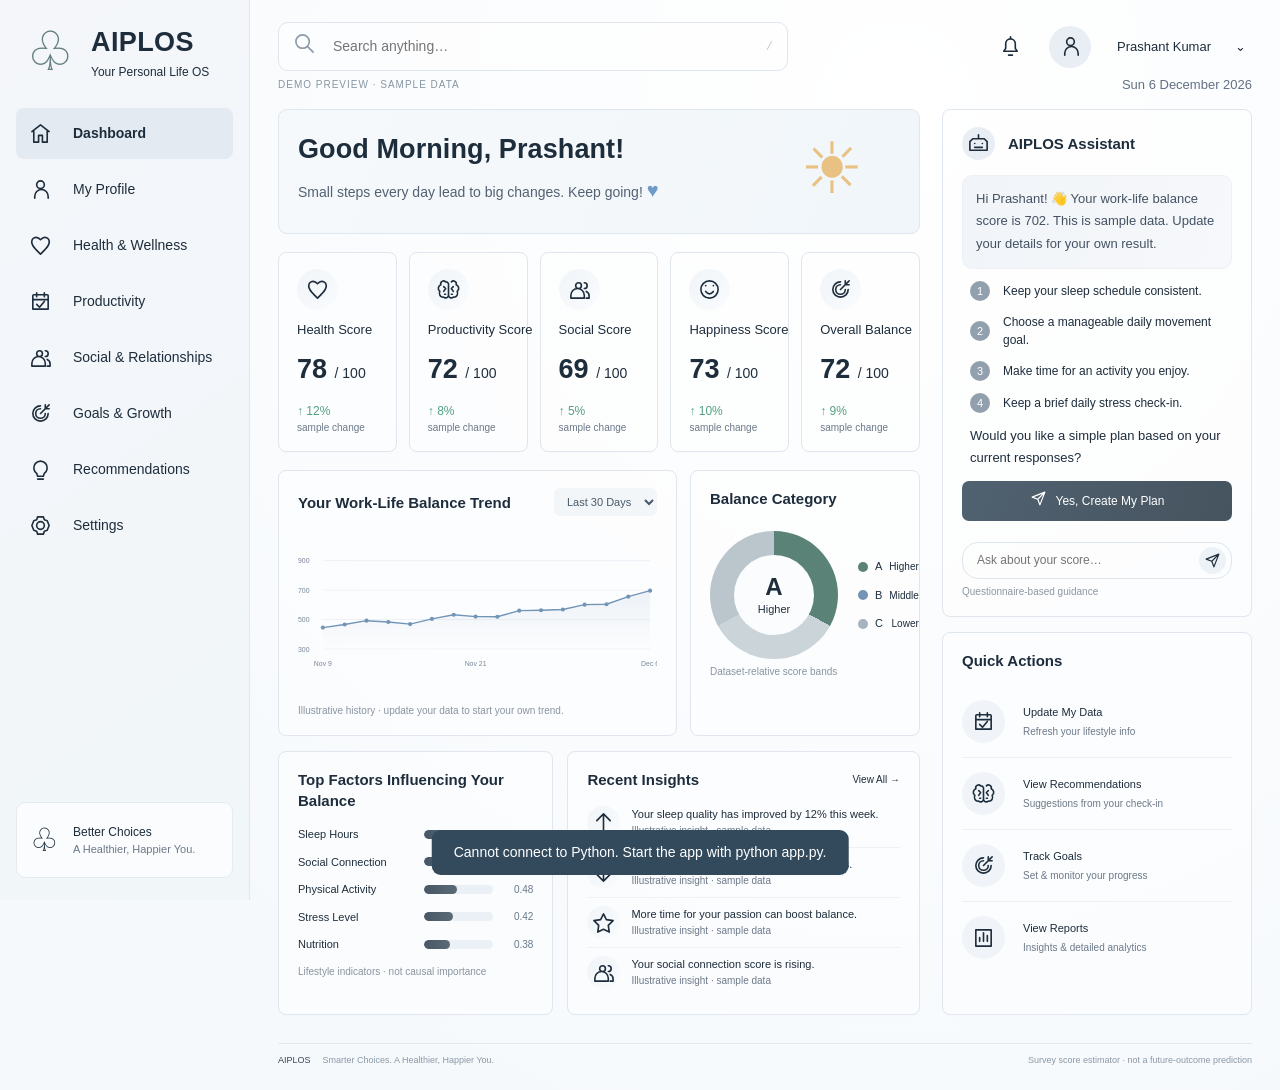
==== templates/index.html @ 77a17e4c "Add private Python dashboard and deployment configuration; training data pending approval" ====
<!doctype html>
<html lang="en"><head><meta charset="utf-8"><meta name="viewport" content="width=device-width, initial-scale=1"><title>AIPLOS · Your Personal Life OS</title><meta name="description" content="Your lifestyle and work-life balance dashboard."><link rel="icon" href="data:image/svg+xml,%3Csvg xmlns='http://www.w3.org/2000/svg' viewBox='0 0 32 32'%3E%3Crect rx='9' width='32' height='32' fill='%23566f72'/%3E%3Cpath d='M16 25V8M16 18L8 12M16 15l8-7' stroke='white' fill='none' stroke-width='2'/%3E%3C/svg%3E"><link rel="stylesheet" href="/static/style.css"></head>
<body>
<aside class="sidebar"><a class="brand" href="/" aria-label="AIPLOS dashboard"><span class="brand-mark">♧</span><span><strong>AIPLOS</strong><small>Your Personal Life OS</small></span></a><nav id="navigation"></nav><div class="sidebar-note"><span>♧</span><div>Better Choices<small>A Healthier, Happier You.</small></div></div></aside>
<div class="workspace"><header><label class="search"><span data-icon="search"></span><input id="search" placeholder="Search anything…" aria-label="Search navigation and actions"><kbd>/</kbd><div id="search-results" hidden></div></label><div class="account"><button class="icon-button" id="notifications" aria-label="Notifications" data-icon="bell"></button><span class="avatar" data-icon="user"></span><button id="profile-button"><span id="account-name">Prashant Kumar</span><span class="chevron">⌄</span></button></div></header>
<div class="date-row"><span class="demo-label" id="mode-label">DEMO PREVIEW · SAMPLE DATA</span><time id="today"></time></div>
<div class="page-grid"><main><section class="welcome"><div><h1 id="greeting">Good Morning, Prashant!</h1><p>Small steps every day lead to big changes. Keep going! <span class="blue-heart">♥</span></p></div><span class="sun" aria-hidden="true">☀</span></section>
<section class="scores" id="scores" aria-label="Lifestyle scores"></section>
<div class="chart-row"><section class="panel trend"><div class="panel-title"><h2>Your Work-Life Balance Trend</h2><select id="period" aria-label="Trend period"><option value="30">Last 30 Days</option><option value="7">Last 7 Days</option><option value="36500">All Check-ins</option></select></div><div id="trend-chart"></div><p class="chart-note" id="trend-note">Illustrative history · update your data to start your own trend.</p></section><section class="panel balance"><h2>Balance Category</h2><div class="balance-body"><div class="donut" id="donut"><div><strong id="category-letter">A</strong><span id="category-name">Higher</span></div></div><div class="legend"><span><i class="a"></i>A <b>Higher</b></span><span><i class="b"></i>B <b>Middle</b></span><span><i class="c"></i>C <b>Lower</b></span></div></div><p class="chart-note">Dataset-relative score bands</p></section></div>
<div class="bottom-row"><section class="panel factors"><h2>Top Factors Influencing Your Balance</h2><div id="factors"></div><p class="chart-note">Lifestyle indicators · not causal importance</p></section><section class="panel insights"><div class="panel-title"><h2>Recent Insights</h2><button class="text-button" id="all-insights">View All →</button></div><div id="insights"></div></section></div>
</main><aside class="right-column"><section class="panel assistant"><h2><span class="bot" data-icon="bot"></span>AIPLOS Assistant</h2><div class="speech" id="assistant-summary">Hi Prashant! 👋<br>Your work-life balance score is 702.<br>Here are a few areas to explore in this sample dashboard:</div><ol id="recommendations"></ol><p>Would you like a simple plan based on your current responses?</p><button class="primary" id="create-plan"><span data-icon="send"></span>Yes, Create My Plan</button><div id="chat-log" aria-live="polite"></div><form class="chat-input" id="chat-form"><input id="chat-question" aria-label="Ask the assistant" placeholder="Ask about your score…" required maxlength="300"><button aria-label="Send question" data-icon="send"></button></form><small class="assistant-note">Questionnaire-based guidance</small></section><section class="panel quick"><h2>Quick Actions</h2><button data-action="update"><span data-icon="calendar"></span><div>Update My Data<small>Refresh your lifestyle info</small></div></button><button data-action="recommendations"><span data-icon="brain"></span><div>View Recommendations<small>Suggestions from your check-in</small></div></button><button data-action="goals"><span data-icon="target"></span><div>Track Goals<small>Set & monitor your progress</small></div></button><button data-action="reports"><span data-icon="report"></span><div>View Reports<small>Insights & detailed analytics</small></div></button></section></aside></div>
<footer><strong>AIPLOS</strong><span>Smarter Choices. A Healthier, Happier You.</span><span class="footer-disclaimer">Survey score estimator · not a future-outcome prediction</span></footer></div>
<dialog id="modal"><div class="modal-heading"><h2 id="modal-title"></h2><button id="close-modal" class="icon-button" aria-label="Close dialog">✕</button></div><div id="modal-body"></div></dialog><div id="toast" role="status"></div><script src="/static/app.js"></script></body></html>
---- static/style.css ----
:root{--ink:#1e2d3c;--muted:#6c7989;--line:#dfe6ee;--blue:#7195b9;--green:#5d8c7e;--bg:#f6f9fc;--slate:#4d5d6c}*{box-sizing:border-box}body{margin:0;color:var(--ink);background:radial-gradient(at 70% 10%,#fff,transparent 80%),var(--bg);font:14px/1.5 'Segoe UI',Arial,sans-serif}button,input,select{font:inherit}button,a,input,select{outline-offset:4px}button{cursor:pointer;color:inherit}button{border:0;background:none}a{color:inherit;text-decoration:none}.sidebar{position:fixed;inset:0 auto 0 0;width:250px;border-right:1px solid var(--line);padding:22px 16px;background:linear-gradient(145deg,#f4f6fa,#f1f6f9);display:flex;flex-direction:column}.brand{display:flex;align-items:center;gap:17px;padding:0 10px 27px}.brand strong{font-size:27px;letter-spacing:.4px}.brand small{display:block;font-size:12px}.brand-mark{font-size:54px;color:#637e80;line-height:1}.nav-button{display:flex;align-items:center;gap:21px;width:100%;text-align:left;padding:14px 13px;border-radius:8px;margin-bottom:5px;white-space:nowrap}.nav-button.active{background:#e3eaf1;font-weight:600}.nav-button:hover,.quick button:hover{background:#eaf0f5}.icon{width:23px;height:23px;stroke:currentColor;fill:none;stroke-width:1.7;stroke-linecap:round;stroke-linejoin:round;flex-shrink:0}.sidebar-note{margin-top:auto;padding:13px;border:1px solid #e6ebf0;background:#ffffffaa;border-radius:9px;display:flex;align-items:center;gap:14px;font-size:12px}.sidebar-note>span{font-size:32px}.sidebar-note small{display:block;font-size:11px;color:var(--muted)}.workspace{margin-left:250px;padding:22px 28px}header{display:flex;justify-content:space-between;gap:24px;align-items:center}.search{position:relative;display:flex;align-items:center;gap:15px;border:1px solid var(--line);border-radius:10px;width:510px;padding:9px 14px;color:#8c9aaa;background:#ffffff80}.search input{border:0;background:none;outline:none;min-width:0;flex:1}.search kbd{font-size:12px;opacity:.5}.account{display:flex;align-items:center;gap:20px}.icon-button{display:grid;place-items:center;width:36px;height:36px}.avatar,.bot{display:grid;place-items:center;background:#e9eef4;border-radius:50%;width:42px;height:42px}.account button{display:flex;gap:24px;align-items:center;font-size:13px}.date-row{display:flex;justify-content:space-between;align-items:center;margin:4px 0 14px;color:#627182;font-size:13px}.demo-label{font-size:10px;letter-spacing:1px;color:#8897a4}.page-grid{display:grid;grid-template-columns:minmax(0,1fr) 310px;gap:22px}.welcome{border:1px solid var(--line);border-radius:9px;padding:23px 19px;min-height:125px;background:linear-gradient(110deg,#f6f9fb,#f1f6fa);display:flex;justify-content:space-between;overflow:hidden}.welcome h1{font-size:27px;line-height:1.25;margin:0 0 9px;font-weight:650;letter-spacing:.1px}.welcome p{font-size:14px;margin:0;color:#536172}.blue-heart{color:#6d9cc8;font-size:20px}.sun{font-size:71px;line-height:1;color:#e7b566;margin:0 36px;opacity:.8}.scores{display:grid;grid-template-columns:repeat(5,minmax(0,1fr));gap:12px;margin:18px 0}.score-card,.panel{border:1px solid var(--line);background:#ffffff8c;border-radius:8px;box-shadow:0 2px 5px #253d5502}.score-card{padding:16px 18px;min-height:199px}.score-icon{display:grid;place-items:center;border-radius:50%;width:41px;height:41px;background:linear-gradient(135deg,#f0f4f8,#fafcfe);margin-bottom:11px}.score-card h2{font-size:13px;font-weight:500;margin:0 0 10px;white-space:nowrap}.score-number{font-size:27px;font-weight:650}.score-number small{font-size:14px;font-weight:400}.change{font-size:12px;color:#54a181;margin-top:13px}.score-card .caption{font-size:10px;color:var(--muted)}.panel{padding:17px 19px}h2{font-size:15px;line-height:1.4;font-weight:600;margin:0 0 15px}.panel-title{display:flex;justify-content:space-between;gap:10px;align-items:center;margin-bottom:8px}.panel-title h2{margin:0}.panel-title select{border:0;background:#f3f6f9;padding:7px 9px;border-radius:6px;font-size:11px;color:#47596a}.chart-row{display:grid;grid-template-columns:minmax(0,1.85fr) minmax(230px,1fr);gap:13px}.trend svg{width:100%;height:174px;display:block}.chart-note{font-size:10px;color:#8994a1;margin:5px 0 0}.balance-body{display:flex;gap:20px;align-items:center;margin-top:22px}.donut{height:128px;width:128px;flex-shrink:0;background:conic-gradient(#5a8277 0 33%,#cbd4d8 33% 67%,#bac5cc 67%);border-radius:50%;padding:24px}.donut>div{border-radius:50%;background:#fbfcfd;height:100%;display:flex;align-items:center;justify-content:center;flex-direction:column}.donut strong{font-size:24px;line-height:1.2}.donut span{font-size:11px}.legend{flex:1;display:grid;gap:12px;font-size:11px}.legend span{display:flex;align-items:center;gap:7px}.legend b{margin-left:auto;font-size:10px;font-weight:400}.legend i{width:10px;height:10px;border-radius:50%}.a{background:#5a8277}.b{background:#7594b4}.c{background:#a6b3bf}.bottom-row{display:grid;grid-template-columns:1fr 1.28fr;gap:14px;margin-top:15px}.factor{display:grid;grid-template-columns:116px 1fr 30px;gap:10px;align-items:center;font-size:11px;margin:11px 0}.track{height:9px;background:#eaf0f5;border-radius:8px;overflow:hidden}.fill{height:100%;background:linear-gradient(90deg,#485767,#5a6a75);border-radius:8px}.factor b{font-size:10px;color:#68788a;text-align:right;font-weight:400}.insight{display:flex;align-items:center;gap:11px;padding:8px 0;border-bottom:1px solid #edf1f5;font-size:11px;line-height:1.4}.insight:last-child{border:0}.insight .score-icon{width:33px;height:33px;margin:0;flex-shrink:0}.insight small{font-size:10px;color:var(--muted);display:block;margin-top:2px}.text-button{font-size:10px;white-space:nowrap;padding:3px 0}.right-column{display:flex;flex-direction:column;gap:15px}.assistant h2{display:flex;align-items:center;gap:13px}.bot{width:33px;height:33px}.speech{background:linear-gradient(110deg,#f1f4f8,#f6f8fb);border:1px solid #edf0f5;border-radius:10px;padding:12px 13px;color:#435263;font-size:13px;line-height:1.75}.assistant ol{counter-reset:steps;list-style:none;padding:0;margin:12px 8px}.assistant li{counter-increment:steps;display:flex;gap:13px;align-items:center;margin-bottom:12px;font-size:12px}.assistant li:before{content:counter(steps);display:grid;place-items:center;background:#92a0ad;color:white;border-radius:50%;height:20px;width:20px;flex-shrink:0;font-size:11px}.assistant p{font-size:13px;line-height:1.7;margin:12px 8px}.primary{background:linear-gradient(110deg,#506170,#46545f);color:white;border-radius:7px;min-height:39px;padding:9px 15px;display:flex;align-items:center;justify-content:center;gap:9px;font-size:12px;width:100%}.primary .icon{width:17px;height:17px}.primary:hover{background:#354958}.chat-input{border:1px solid var(--line);border-radius:16px;display:flex;padding:4px 5px 4px 12px;margin-top:21px}.chat-input input{width:100%;min-width:0;background:none;border:0;outline:none;font-size:12px}.chat-input button{background:#edf2f6;border-radius:50%;padding:5px;display:flex}.chat-input .icon{width:17px;height:17px}.assistant-note{display:block;font-size:10px;color:#8c97a2;margin-top:5px}.quick{flex:1}.quick button{display:flex;align-items:center;gap:18px;text-align:left;width:100%;padding:14px 0;border-bottom:1px solid #edf1f5;font-size:11px}.quick button:last-child{border:0}.quick button>span{display:grid;place-items:center;background:#f0f4f8;border-radius:50%;width:43px;height:43px;flex-shrink:0}.quick small{display:block;font-size:10px;color:var(--muted);margin-top:3px}footer{display:flex;align-items:center;gap:12px;margin-top:28px;border-top:1px solid #e2e9f0;padding-top:10px;font-size:9px;color:#8b98a7}footer strong{color:#344556;font-weight:500}.footer-disclaimer{margin-left:auto}dialog{border:1px solid var(--line);border-radius:15px;padding:24px;width:min(780px,94vw);max-height:90vh;color:var(--ink);box-shadow:0 20px 80px #24374930}dialog::backdrop{background:#273d5166;backdrop-filter:blur(4px)}.modal-heading{display:flex;align-items:center;justify-content:space-between;position:sticky;top:-24px;background:white;padding:8px 0;z-index:2}.modal-heading h2{font-size:22px;margin:0}#modal-body{font-size:14px}#modal-body p{color:#657485}.form-grid{display:grid;grid-template-columns:1fr 1fr;gap:17px}.field{display:flex;flex-direction:column;gap:6px;font-size:14px}.field input,.field select{border:1px solid #d6dfe7;border-radius:7px;padding:10px;background:#fbfcfe;min-width:0}.field small{font-size:11px;color:#798797}.form-section{grid-column:1/-1;font-size:15px;border-bottom:1px solid var(--line);padding-bottom:7px;margin:14px 0 0}.form-submit{margin-top:24px;font-size:14px}.error{color:#b44343!important}.goal-row{display:flex;gap:12px;align-items:center;padding:14px 0;border-bottom:1px solid var(--line)}.goal-row input{width:18px;height:18px}.goal-row:has(input:checked){text-decoration:line-through;color:#789284}#toast{position:fixed;bottom:25px;left:50%;transform:translateX(-50%);background:#334a5d;color:white;padding:12px 22px;border-radius:9px;z-index:10;display:none}#search-results{position:absolute;left:0;right:0;top:45px;background:white;border:1px solid var(--line);padding:8px;border-radius:9px;z-index:3;box-shadow:0 10px 25px #25374915}#search-results button{display:block;width:100%;padding:10px;text-align:left}#search-results button:hover{background:#eef3f7}#chat-log{max-height:170px;overflow:auto}#chat-log p{font-size:12px;background:#f0f4f8;border-radius:8px;padding:9px;margin:10px 0}table{border-collapse:collapse;width:100%;margin:15px 0}td,th{text-align:left;padding:10px;border-bottom:1px solid var(--line)}.download{display:inline-block;background:#4d5d6c;color:white;padding:10px 18px;border-radius:7px}.empty{padding:25px;text-align:center;color:var(--muted)}@media(min-width:1600px){.workspace{max-width:1750px;margin-right:auto}.score-card{min-height:210px}.trend svg{height:205px}}@media(max-width:1250px){.sidebar{width:210px}.workspace{margin-left:210px;padding:20px}.page-grid{grid-template-columns:minmax(0,1fr) 280px;gap:15px}.score-card{padding:13px 10px}.score-card h2{font-size:11px}.chart-row{grid-template-columns:1fr}.balance-body{margin:0;justify-content:center}.legend{max-width:120px}.bottom-row{grid-template-columns:1fr}.welcome h1{font-size:23px}.sun{margin:0;font-size:50px}}@media(max-width:950px){.sidebar{width:76px;padding:20px 10px}.brand{padding:0 5px 25px}.brand>span:last-child,.nav-button>span:last-child,.sidebar-note{display:none}.brand-mark{font-size:43px}.nav-button{padding:14px;gap:0}.workspace{margin-left:76px}.page-grid{grid-template-columns:1fr}.right-column{display:grid;grid-template-columns:1fr 1fr}.chart-row{grid-template-columns:1.6fr 1fr}.bottom-row{grid-template-columns:1fr 1.2fr}.account{gap:6px}.search{max-width:390px}.account button{gap:8px}.footer-disclaimer{display:none}}@media(max-width:650px){.workspace{padding:14px 12px}.account .avatar,.account .icon-button,.account .chevron{display:none}.account button{font-size:11px}.search{padding:7px;width:60%;gap:4px}.search input{font-size:12px}.search kbd{display:none}.date-row{flex-wrap:wrap;gap:6px}.welcome{padding:18px 13px;min-height:115px}.welcome h1{font-size:21px}.welcome p{font-size:12px}.sun{display:none}.scores{grid-template-columns:repeat(2,1fr);gap:9px}.score-card{min-height:155px;padding:14px}.score-card:last-child{grid-column:1/-1}.score-card h2{font-size:13px}.chart-row,.bottom-row,.right-column{grid-template-columns:1fr}.panel{padding:15px}.trend svg{height:180px}.form-grid{grid-template-columns:1fr}.balance-body{justify-content:flex-start;gap:30px}.panel-title{flex-wrap:wrap}footer{font-size:9px;gap:8px}.sidebar{width:62px;padding:15px 6px}.workspace{margin-left:62px}.nav-button{padding:12px}.brand-mark{font-size:35px}.brand{padding:0 5px 25px}}
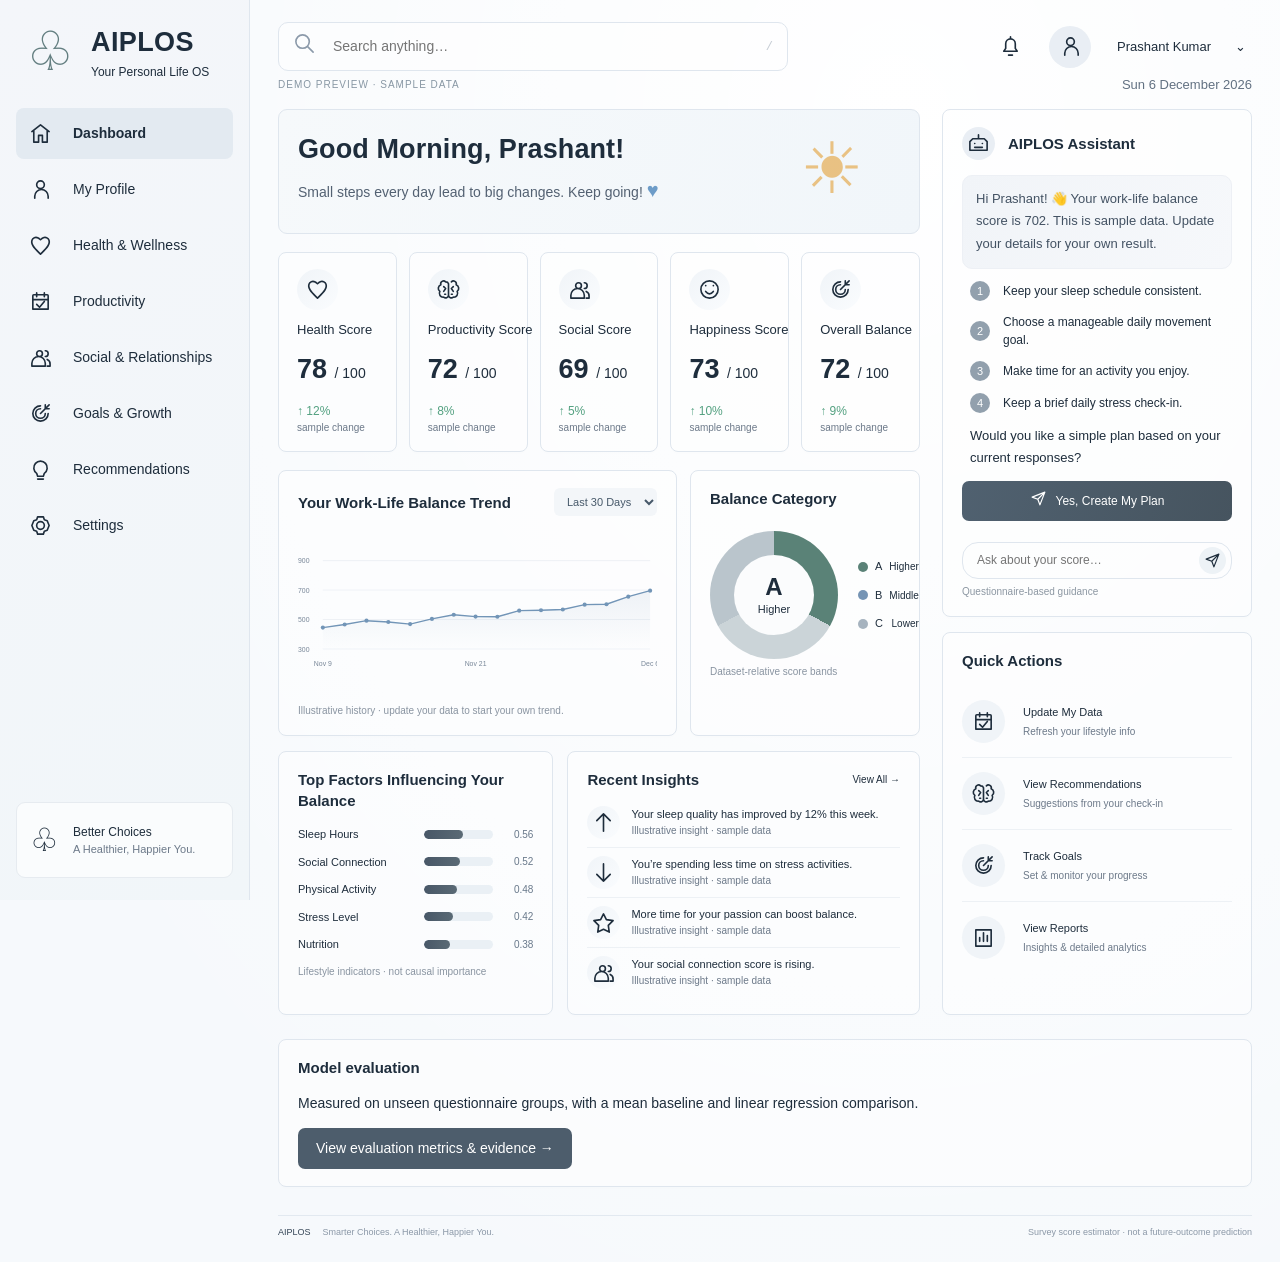
==== commit 970d4a28: "Add grouped holdout evaluation, baseline comparison and public evidence page" ====
--- a/templates/index.html
+++ b/templates/index.html
@@ -9,5 +9,5 @@
 <div class="chart-row"><section class="panel trend"><div class="panel-title"><h2>Your Work-Life Balance Trend</h2><select id="period" aria-label="Trend period"><option value="30">Last 30 Days</option><option value="7">Last 7 Days</option><option value="36500">All Check-ins</option></select></div><div id="trend-chart"></div><p class="chart-note" id="trend-note">Illustrative history · update your data to start your own trend.</p></section><section class="panel balance"><h2>Balance Category</h2><div class="balance-body"><div class="donut" id="donut"><div><strong id="category-letter">A</strong><span id="category-name">Higher</span></div></div><div class="legend"><span><i class="a"></i>A <b>Higher</b></span><span><i class="b"></i>B <b>Middle</b></span><span><i class="c"></i>C <b>Lower</b></span></div></div><p class="chart-note">Dataset-relative score bands</p></section></div>
 <div class="bottom-row"><section class="panel factors"><h2>Top Factors Influencing Your Balance</h2><div id="factors"></div><p class="chart-note">Lifestyle indicators · not causal importance</p></section><section class="panel insights"><div class="panel-title"><h2>Recent Insights</h2><button class="text-button" id="all-insights">View All →</button></div><div id="insights"></div></section></div>
 </main><aside class="right-column"><section class="panel assistant"><h2><span class="bot" data-icon="bot"></span>AIPLOS Assistant</h2><div class="speech" id="assistant-summary">Hi Prashant! 👋<br>Your work-life balance score is 702.<br>Here are a few areas to explore in this sample dashboard:</div><ol id="recommendations"></ol><p>Would you like a simple plan based on your current responses?</p><button class="primary" id="create-plan"><span data-icon="send"></span>Yes, Create My Plan</button><div id="chat-log" aria-live="polite"></div><form class="chat-input" id="chat-form"><input id="chat-question" aria-label="Ask the assistant" placeholder="Ask about your score…" required maxlength="300"><button aria-label="Send question" data-icon="send"></button></form><small class="assistant-note">Questionnaire-based guidance</small></section><section class="panel quick"><h2>Quick Actions</h2><button data-action="update"><span data-icon="calendar"></span><div>Update My Data<small>Refresh your lifestyle info</small></div></button><button data-action="recommendations"><span data-icon="brain"></span><div>View Recommendations<small>Suggestions from your check-in</small></div></button><button data-action="goals"><span data-icon="target"></span><div>Track Goals<small>Set & monitor your progress</small></div></button><button data-action="reports"><span data-icon="report"></span><div>View Reports<small>Insights & detailed analytics</small></div></button></section></aside></div>
-<footer><strong>AIPLOS</strong><span>Smarter Choices. A Healthier, Happier You.</span><span class="footer-disclaimer">Survey score estimator · not a future-outcome prediction</span></footer></div>
+<section class="panel" style="margin-top:24px"><h2>Model evaluation</h2><p>Measured on unseen questionnaire groups, with a mean baseline and linear regression comparison.</p><a class="download" href="/evaluation">View evaluation metrics &amp; evidence →</a></section><footer><strong>AIPLOS</strong><span>Smarter Choices. A Healthier, Happier You.</span><span class="footer-disclaimer">Survey score estimator · not a future-outcome prediction</span></footer></div>
 <dialog id="modal"><div class="modal-heading"><h2 id="modal-title"></h2><button id="close-modal" class="icon-button" aria-label="Close dialog">✕</button></div><div id="modal-body"></div></dialog><div id="toast" role="status"></div><script src="/static/app.js"></script></body></html>
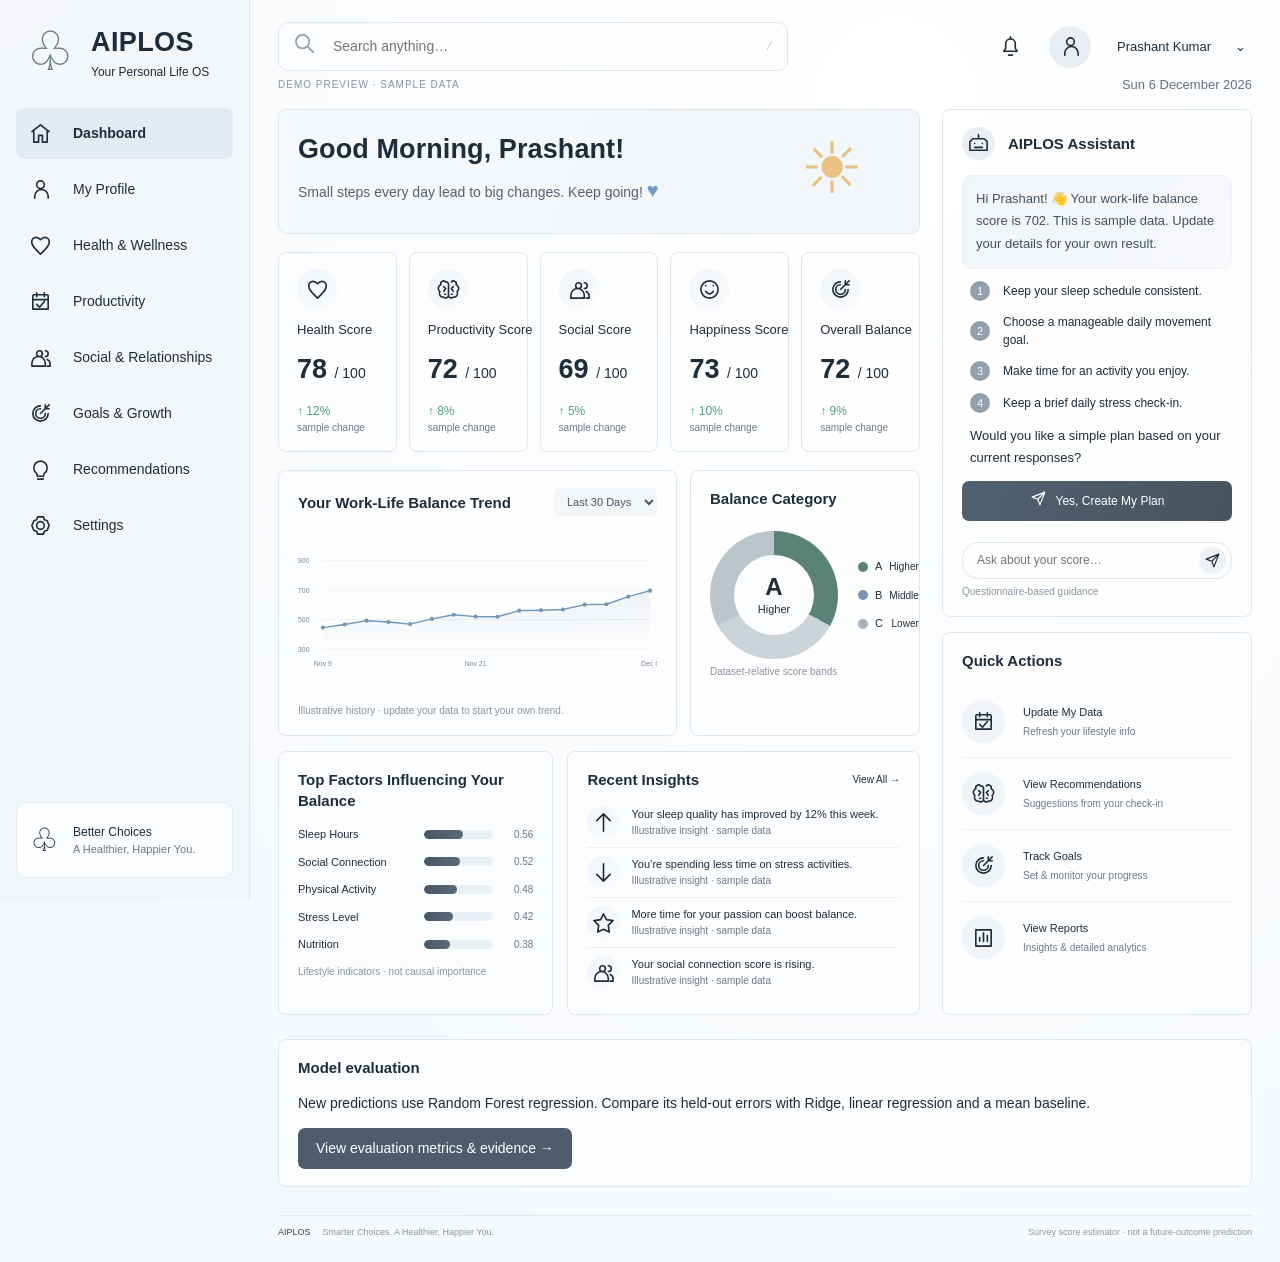
==== commit d92db4c9: "Switch deployed predictor to Random Forest with grouped evaluation and model-labeled history" ====
--- a/templates/index.html
+++ b/templates/index.html
@@ -9,5 +9,5 @@
 <div class="chart-row"><section class="panel trend"><div class="panel-title"><h2>Your Work-Life Balance Trend</h2><select id="period" aria-label="Trend period"><option value="30">Last 30 Days</option><option value="7">Last 7 Days</option><option value="36500">All Check-ins</option></select></div><div id="trend-chart"></div><p class="chart-note" id="trend-note">Illustrative history · update your data to start your own trend.</p></section><section class="panel balance"><h2>Balance Category</h2><div class="balance-body"><div class="donut" id="donut"><div><strong id="category-letter">A</strong><span id="category-name">Higher</span></div></div><div class="legend"><span><i class="a"></i>A <b>Higher</b></span><span><i class="b"></i>B <b>Middle</b></span><span><i class="c"></i>C <b>Lower</b></span></div></div><p class="chart-note">Dataset-relative score bands</p></section></div>
 <div class="bottom-row"><section class="panel factors"><h2>Top Factors Influencing Your Balance</h2><div id="factors"></div><p class="chart-note">Lifestyle indicators · not causal importance</p></section><section class="panel insights"><div class="panel-title"><h2>Recent Insights</h2><button class="text-button" id="all-insights">View All →</button></div><div id="insights"></div></section></div>
 </main><aside class="right-column"><section class="panel assistant"><h2><span class="bot" data-icon="bot"></span>AIPLOS Assistant</h2><div class="speech" id="assistant-summary">Hi Prashant! 👋<br>Your work-life balance score is 702.<br>Here are a few areas to explore in this sample dashboard:</div><ol id="recommendations"></ol><p>Would you like a simple plan based on your current responses?</p><button class="primary" id="create-plan"><span data-icon="send"></span>Yes, Create My Plan</button><div id="chat-log" aria-live="polite"></div><form class="chat-input" id="chat-form"><input id="chat-question" aria-label="Ask the assistant" placeholder="Ask about your score…" required maxlength="300"><button aria-label="Send question" data-icon="send"></button></form><small class="assistant-note">Questionnaire-based guidance</small></section><section class="panel quick"><h2>Quick Actions</h2><button data-action="update"><span data-icon="calendar"></span><div>Update My Data<small>Refresh your lifestyle info</small></div></button><button data-action="recommendations"><span data-icon="brain"></span><div>View Recommendations<small>Suggestions from your check-in</small></div></button><button data-action="goals"><span data-icon="target"></span><div>Track Goals<small>Set & monitor your progress</small></div></button><button data-action="reports"><span data-icon="report"></span><div>View Reports<small>Insights & detailed analytics</small></div></button></section></aside></div>
-<section class="panel" style="margin-top:24px"><h2>Model evaluation</h2><p>Measured on unseen questionnaire groups, with a mean baseline and linear regression comparison.</p><a class="download" href="/evaluation">View evaluation metrics &amp; evidence →</a></section><footer><strong>AIPLOS</strong><span>Smarter Choices. A Healthier, Happier You.</span><span class="footer-disclaimer">Survey score estimator · not a future-outcome prediction</span></footer></div>
+<section class="panel" style="margin-top:24px"><h2>Model evaluation</h2><p>New predictions use Random Forest regression. Compare its held-out errors with Ridge, linear regression and a mean baseline.</p><a class="download" href="/evaluation">View evaluation metrics &amp; evidence →</a></section><footer><strong>AIPLOS</strong><span>Smarter Choices. A Healthier, Happier You.</span><span class="footer-disclaimer">Survey score estimator · not a future-outcome prediction</span></footer></div>
 <dialog id="modal"><div class="modal-heading"><h2 id="modal-title"></h2><button id="close-modal" class="icon-button" aria-label="Close dialog">✕</button></div><div id="modal-body"></div></dialog><div id="toast" role="status"></div><script src="/static/app.js"></script></body></html>
